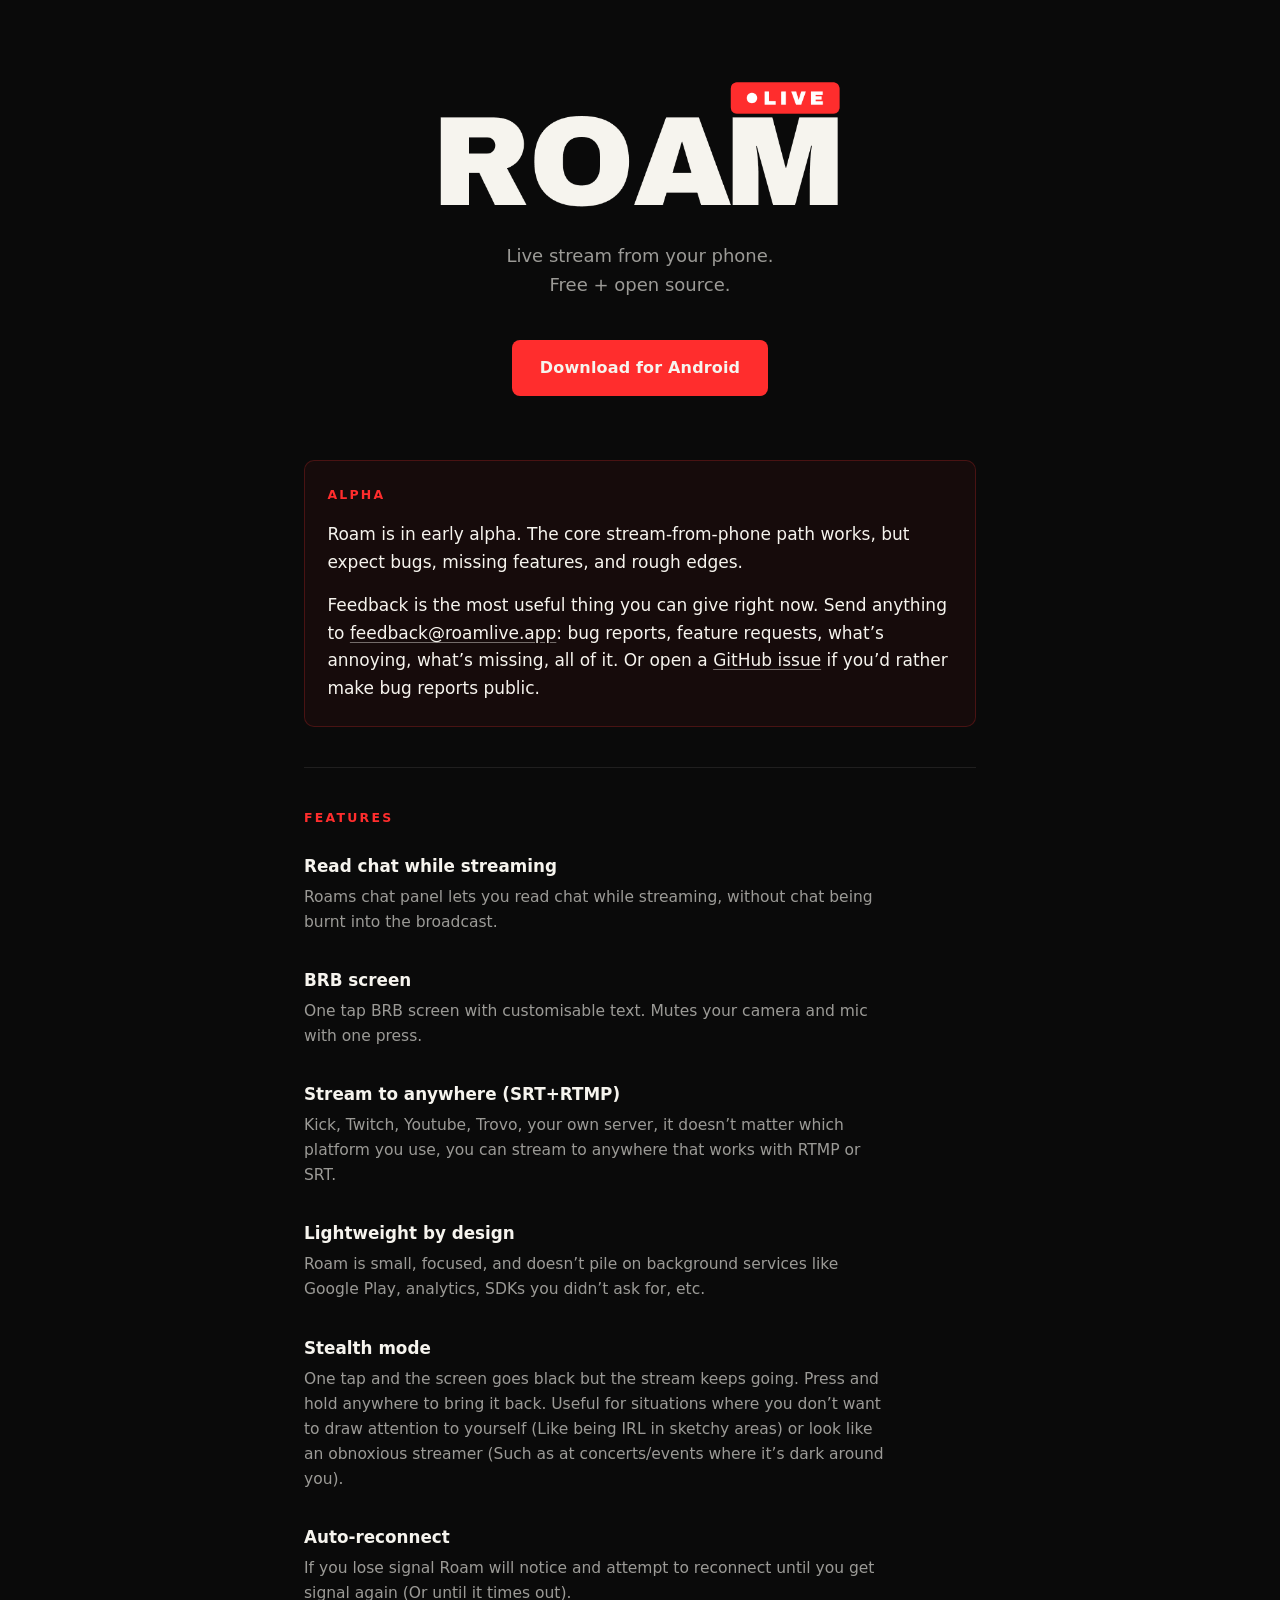
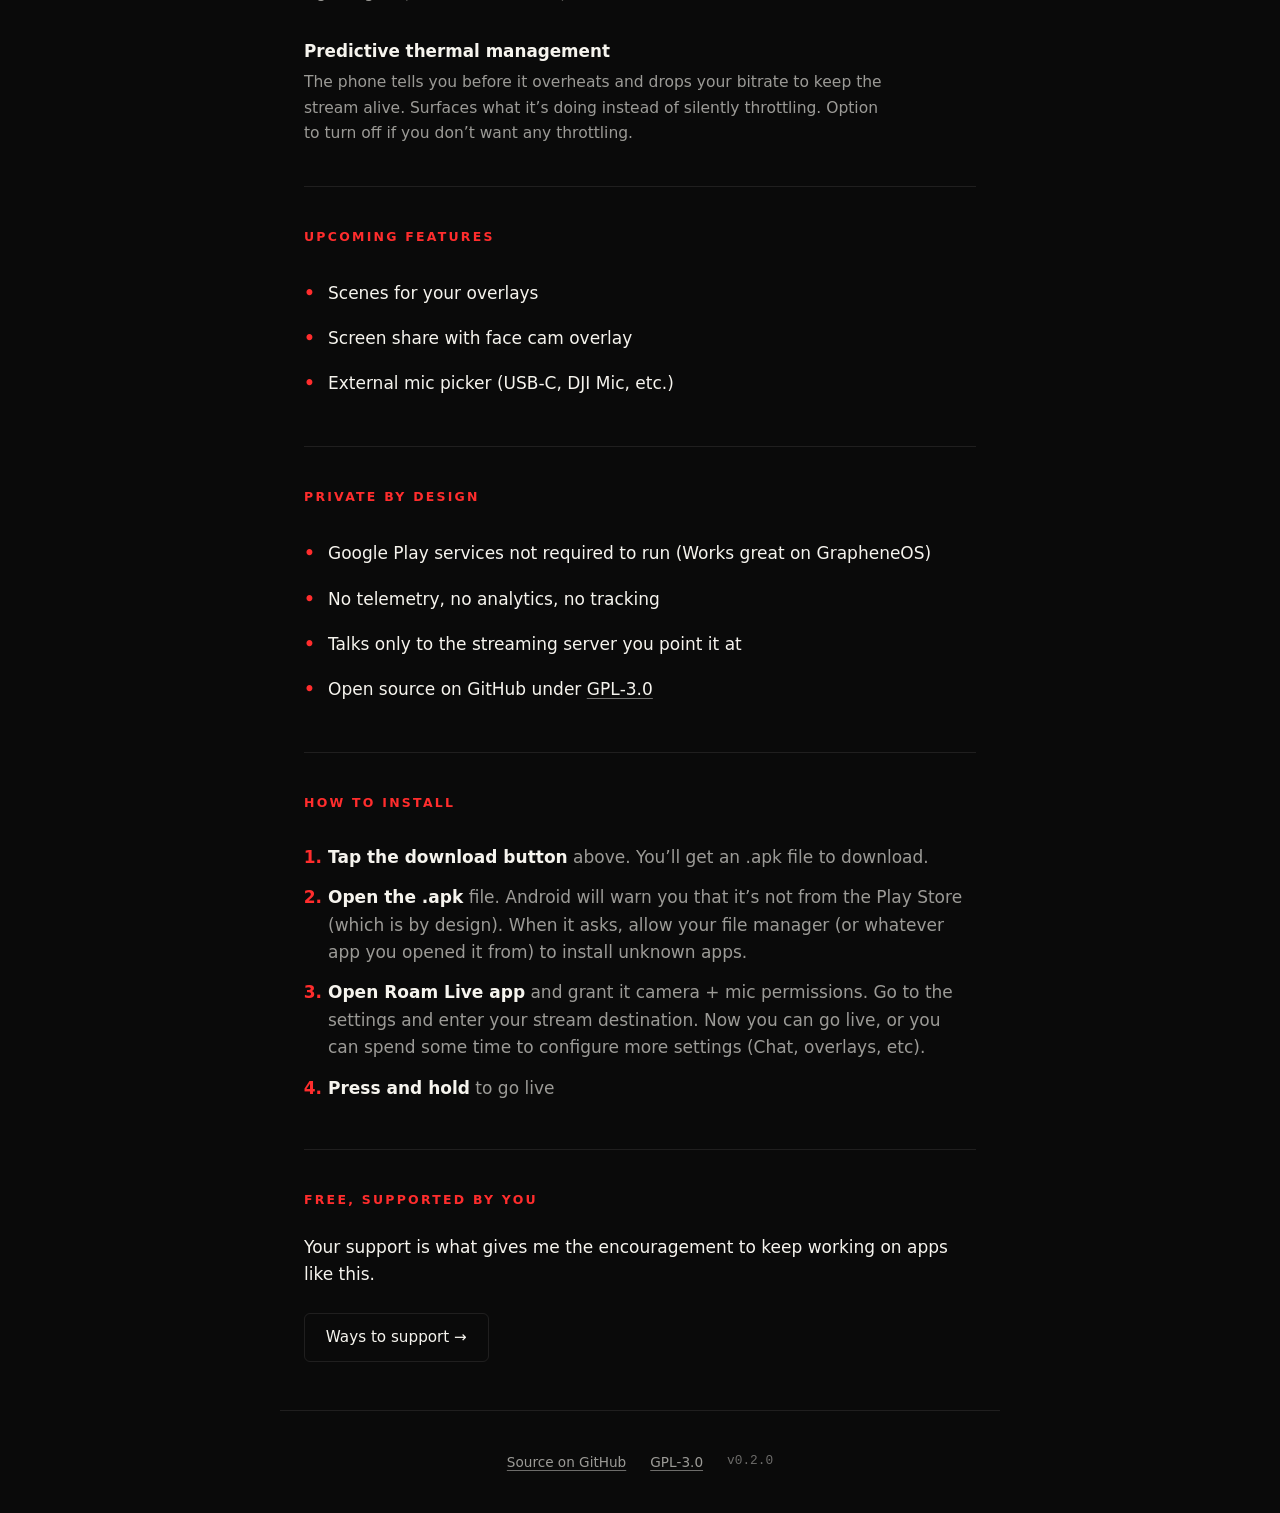
==== index.html @ c8609b31 "Add files via upload" ====
<!doctype html>
<html lang="en">
    <head>
        <meta charset="utf-8" />
        <meta name="viewport" content="width=device-width, initial-scale=1.0" />
        <title>Roam Live | Open-source IRL streaming app for Android</title>
        <meta
            name="description"
            content="Free open-source Android IRL streaming app for Twitch, Kick, and YouTube. Designed to stay cool and not drain your battery. Built for streamers who got tired of bloated apps overheating their phones."
        />
        <meta name="theme-color" content="#0A0A0A" />
        <link rel="canonical" href="https://roamlive.app/" />
        <link rel="icon" type="image/svg+xml" href="/assets/favicon.svg" />

        <meta property="og:title" content="Roam Live" />
        <meta
            property="og:description"
            content="Free open-source Android IRL streaming app for Twitch, Kick, and YouTube. Stays cool, doesn't drain your battery."
        />
        <meta property="og:type" content="website" />
        <meta property="og:url" content="https://roamlive.app/" />
        <meta
            property="og:image"
            content="https://roamlive.app/assets/wordmark.png"
        />

        <meta name="twitter:card" content="summary" />
        <meta name="twitter:title" content="Roam Live" />
        <meta
            name="twitter:description"
            content="Free open-source Android IRL streaming app. Stays cool, doesn't drain your battery."
        />
        <meta
            name="twitter:image"
            content="https://roamlive.app/assets/wordmark.png"
        />

        <script type="application/ld+json">
            {
                "@context": "https://schema.org",
                "@type": "SoftwareApplication",
                "name": "Roam Live",
                "description": "Free open-source Android app for IRL streaming to Twitch, Kick, YouTube, or any RTMP server.",
                "applicationCategory": "MultimediaApplication",
                "operatingSystem": "Android 10+",
                "softwareVersion": "0.1.6",
                "url": "https://roamlive.app/",
                "downloadUrl": "https://github.com/whitspce/roamlive/releases/latest",
                "offers": {
                    "@type": "Offer",
                    "price": "0",
                    "priceCurrency": "USD"
                },
                "license": "https://www.gnu.org/licenses/gpl-3.0.en.html"
            }
        </script>

        <link rel="stylesheet" href="/style.css" />
    </head>
    <body>
        <main>
            <section class="hero">
                <img
                    src="/assets/wordmark.png"
                    alt="Roam Live"
                    class="wordmark"
                />
                <p class="tagline">
                    Live stream from your phone.<br />Free + open source.
                </p>
                <a
                    class="download"
                    href="https://github.com/whitspce/roamlive/releases/download/v0.3.0/roam-v0.3.0.apk"
                >
                    Download for Android
                </a>
            </section>

            <section class="alpha-notice">
                <h2>Alpha</h2>
                <p>
                    Roam is in early alpha. The core stream-from-phone path
                    works, but expect bugs, missing features, and rough edges.
                </p>
                <p>
                    Feedback is the most useful thing you can give right now.
                    Send anything to
                    <a href="mailto:feedback@roamlive.app"
                        >feedback@roamlive.app</a
                    >: bug reports, feature requests, what&rsquo;s annoying,
                    what&rsquo;s missing, all of it. Or open a
                    <a href="https://github.com/whitspce/roamlive/issues"
                        >GitHub issue</a
                    >
                    if you&rsquo;d rather make bug reports public.
                </p>
            </section>

            <section>
                <h2>Features</h2>
                <ul class="features">
                    <li>
                        <h3>Read chat while streaming</h3>
                        <p>
                            Roams chat panel lets you read chat while streaming,
                            without chat being burnt into the broadcast.
                        </p>
                    </li>
                    <li>
                        <h3>BRB screen</h3>
                        <p>
                            One tap BRB screen with customisable text. Mutes
                            your camera and mic with one press.
                        </p>
                    </li>
                    <li>
                        <h3>Stream to anywhere (SRT+RTMP)</h3>
                        <p>
                            Kick, Twitch, Youtube, Trovo, your own server, 
                            it doesn&rsquo;t matter which platform you use, 
                            you can stream to anywhere that works with RTMP or SRT.
                        </p>
                    </li>
                    <li>
                        <h3>Lightweight by design</h3>
                        <p>
                            Roam is small, focused, and doesn&rsquo;t pile on
                            background services like Google Play, analytics,
                            SDKs you didn&rsquo;t ask for, etc.
                        </p>
                    </li>
                    <li>
                        <h3>Stealth mode</h3>
                        <p>
                            One tap and the screen goes black but the stream
                            keeps going. Press and hold anywhere to bring it
                            back. Useful for situations where you don&rsquo;t
                            want to draw attention to yourself (Like being IRL
                            in sketchy areas) or look like an obnoxious streamer
                            (Such as at concerts/events where it&rsquo;s dark
                            around you).
                        </p>
                    </li>
                    <li>
                        <h3>Auto-reconnect</h3>
                        <p>
                            If you lose signal Roam will notice and attempt to
                            reconnect until you get signal again (Or until it
                            times out).
                        </p>
                    </li>
                    <li>
                        <h3>Predictive thermal management</h3>
                        <p>
                            The phone tells you before it overheats and drops
                            your bitrate to keep the stream alive. Surfaces what
                            it&rsquo;s doing instead of silently throttling.
                            Option to turn off if you don&rsquo;t want any
                            throttling.
                        </p>
                    </li>
                </ul>
            </section>

            <section>
                <h2>Upcoming features</h2>
                <ul class="privacy">
                    <li>Scenes for your overlays</li>
                    <li>Screen share with face cam overlay</li>
                    <li>External mic picker (USB-C, DJI Mic, etc.)</li>
                </ul>
            </section>

            <section>
                <h2>Private by design</h2>
                <ul class="privacy">
                    <li>Google Play services not required to run (Works great on GrapheneOS)</li>
                    <li>No telemetry, no analytics, no tracking</li>
                    <li>Talks only to the streaming server you point it at</li>
                    <li>Open source on GitHub under <a href="https://www.gnu.org/licenses/gpl-3.0.en.html">GPL&#8209;3.0</a></li>
                </ul>
            </section>

            <section>
                <h2>How to install</h2>
                <ol class="install">
                    <li>
                        <strong>Tap the download button</strong> above.
                        You&rsquo;ll get an .apk file to download.
                    </li>
                    <li>
                        <strong>Open the .apk</strong> file. Android will warn
                        you that it&rsquo;s not from the Play Store (which is by
                        design). When it asks, allow your file manager (or
                        whatever app you opened it from) to install unknown
                        apps.
                    </li>
                    <li>
                        <strong>Open Roam Live app</strong> and grant it camera
                        + mic permissions. Go to the settings and enter your stream 
                        destination. Now you can go live, or you can spend some time
                        to configure more settings (Chat, overlays, etc).
                    </li>
                    <li><strong>Press and hold</strong> to go live</li>
                </ol>
            </section>

            <section class="support-cta">
                <h2>Free, supported by you</h2>
                <p>
                    Your support is what gives me the encouragement to keep
                    working on apps like this.
                </p>
                <a class="button" href="/support/">Ways to support &rarr;</a>
            </section>
        </main>

        <footer>
            <div class="footer-row">
                <a href="https://github.com/whitspce/roamlive"
                    >Source on GitHub</a
                >
                <a href="https://www.gnu.org/licenses/gpl-3.0.en.html"
                    >GPL&#8209;3.0</a
                >
                <span class="version">v0.2.0</span>
            </div>
        </footer>
    </body>
</html>
---- style.css ----
/* Roam Live website
 * Brand tokens (3): Ink #0A0A0A, Paper #F6F4EE, Live #FF2D2D.
 */

:root {
  --ink: #0A0A0A;
  --paper: #F6F4EE;
  --live: #FF2D2D;
  --muted: rgba(246, 244, 238, 0.62);
  --dim: rgba(246, 244, 238, 0.42);
  --line: rgba(246, 244, 238, 0.09);
  --surface: rgba(246, 244, 238, 0.04);
}

*, *::before, *::after {
  box-sizing: border-box;
  margin: 0;
  padding: 0;
}

html {
  -webkit-text-size-adjust: 100%;
  color-scheme: dark;
}

body {
  background: var(--ink);
  color: var(--paper);
  font-family: -apple-system, BlinkMacSystemFont, 'Inter', 'Segoe UI', Roboto, system-ui, sans-serif;
  font-size: 17px;
  line-height: 1.62;
  -webkit-font-smoothing: antialiased;
  -moz-osx-font-smoothing: grayscale;
  min-height: 100vh;
  display: flex;
  flex-direction: column;
}

main {
  width: 100%;
  max-width: 720px;
  margin: 0 auto;
  padding: 4.5rem 1.5rem 3rem;
  flex: 1;
}

a {
  color: var(--paper);
  text-decoration: underline;
  text-decoration-color: var(--dim);
  text-underline-offset: 3px;
  transition: text-decoration-color 0.15s, color 0.15s;
}

a:hover {
  text-decoration-color: var(--live);
  color: var(--paper);
}

::selection {
  background: var(--live);
  color: var(--paper);
}

/* ---- Hero ---- */

.hero {
  text-align: center;
  margin-bottom: 4rem;
}

.hero .wordmark {
  display: block;
  margin: 0 auto 1.5rem;
  max-width: 420px;
  width: 80%;
  height: auto;
}

.hero .tagline {
  font-size: 1.125rem;
  color: var(--muted);
  margin-bottom: 2.5rem;
  max-width: 32ch;
  margin-left: auto;
  margin-right: auto;
}

.download {
  display: inline-block;
  background: var(--live);
  color: var(--paper);
  font-weight: 600;
  font-size: 1rem;
  letter-spacing: 0.01em;
  padding: 0.95rem 1.75rem;
  border-radius: 8px;
  text-decoration: none;
  transition: filter 0.15s, transform 0.05s;
}

.download:hover {
  filter: brightness(1.08);
  text-decoration: none;
}

.download:active {
  transform: translateY(1px);
}

.android-only {
  font-size: 0.875rem;
  color: var(--dim);
  margin-top: 0.85rem;
  font-style: italic;
}

/* ---- Sections ---- */

section + section {
  margin-top: 2.5rem;
  padding-top: 2.5rem;
  border-top: 1px solid var(--line);
}

/* ---- Alpha notice ---- */

section.alpha-notice {
  margin-top: 2rem;
  padding: 1.5rem 1.4rem;
  background: rgba(255, 45, 45, 0.05);
  border: 1px solid rgba(255, 45, 45, 0.22);
  border-radius: 10px;
}

.alpha-notice h2 {
  margin-bottom: 1rem;
}

.alpha-notice p {
  max-width: none;
}

section h2 {
  font-size: 0.78rem;
  font-weight: 700;
  text-transform: uppercase;
  letter-spacing: 0.18em;
  color: var(--live);
  margin-bottom: 1.5rem;
}

section p {
  margin-bottom: 1rem;
  max-width: 60ch;
}

section p:last-child {
  margin-bottom: 0;
}

/* ---- Feature list ---- */

ul.features {
  list-style: none;
  margin-top: 1.25rem;
}

ul.features li {
  padding: 0.6rem 0 1.4rem;
}

ul.features li:first-child {
  padding-top: 0;
}

ul.features li:last-child {
  padding-bottom: 0;
}

ul.features h3 {
  font-size: 1.05rem;
  font-weight: 600;
  margin-bottom: 0.3rem;
}

ul.features p {
  color: var(--muted);
  font-size: 0.97rem;
  margin: 0;
  max-width: 60ch;
}

/* ---- Privacy ---- */

ul.privacy {
  list-style: none;
  margin-top: 0.5rem;
}

ul.privacy li {
  padding: 0.55rem 0;
  color: var(--paper);
}

ul.privacy li::before {
  content: "•";
  color: var(--live);
  display: inline-block;
  width: 1.5rem;
  font-weight: 600;
}

/* ---- Install ---- */

ol.install {
  margin-top: 0.5rem;
  margin-left: 1.5rem;
  color: var(--muted);
}

ol.install li {
  padding: 0.4rem 0;
}

ol.install li::marker {
  color: var(--live);
  font-weight: 700;
}

ol.install li strong {
  color: var(--paper);
  font-weight: 600;
}

/* ---- Support CTA on home ---- */

.support-cta a.button {
  display: inline-block;
  margin-top: 0.5rem;
  padding: 0.7rem 1.3rem;
  border: 1px solid var(--line);
  border-radius: 6px;
  text-decoration: none;
  color: var(--paper);
  font-size: 0.95rem;
  transition: border-color 0.15s, background 0.15s;
}

.support-cta a.button:hover {
  border-color: var(--live);
  background: rgba(255, 45, 45, 0.06);
}

/* ---- Footer ---- */

footer {
  max-width: 720px;
  width: 100%;
  margin: 0 auto;
  padding: 2.5rem 1.5rem;
  border-top: 1px solid var(--line);
  color: var(--dim);
  font-size: 0.85rem;
  text-align: center;
}

footer a {
  color: var(--muted);
}

footer .footer-row {
  display: flex;
  justify-content: center;
  gap: 1.5rem;
  flex-wrap: wrap;
}

footer .version {
  font-family: ui-monospace, 'JetBrains Mono', 'SF Mono', Menlo, monospace;
  font-size: 0.8rem;
}

/* ---- Support page ---- */

.support-page main {
  max-width: 580px;
}

.support-page h1 {
  font-size: 2rem;
  font-weight: 700;
  margin-bottom: 0.5rem;
  text-align: center;
}

.support-page .lede {
  text-align: center;
  color: var(--muted);
  margin-bottom: 3rem;
}

.method {
  background: var(--surface);
  border: 1px solid var(--line);
  border-radius: 12px;
  padding: 1.5rem;
  margin-bottom: 1rem;
}

.method h3 {
  font-size: 1.05rem;
  font-weight: 600;
  margin-bottom: 0.85rem;
}

.method .stripe-embed {
  display: flex;
  justify-content: center;
  margin-top: 0.5rem;
}

.method .qr-code {
  display: block;
  width: 144px;
  height: 144px;
  margin: 0.75rem auto;
  padding: 8px;
  background: var(--paper);
  border-radius: 6px;
}

.wallet-row {
  display: flex;
  gap: 0.5rem;
  margin-top: 0.5rem;
}

.wallet {
  font-family: ui-monospace, 'JetBrains Mono', 'SF Mono', Menlo, monospace;
  font-size: 0.82rem;
  background: var(--ink);
  padding: 0.7rem 0.85rem;
  border-radius: 6px;
  word-break: break-all;
  color: var(--paper);
  border: 1px solid var(--line);
  flex: 1;
  min-width: 0;
  text-decoration: none;
  display: flex;
  align-items: center;
}

.wallet:hover {
  border-color: var(--live);
}

.copy-btn {
  border: 1px solid var(--line);
  background: var(--ink);
  color: var(--paper);
  font-family: inherit;
  font-size: 0.85rem;
  font-weight: 500;
  padding: 0 1rem;
  border-radius: 6px;
  cursor: pointer;
  transition: background 0.15s, color 0.15s, border-color 0.15s;
  white-space: nowrap;
}

.copy-btn:hover {
  background: var(--live);
  border-color: var(--live);
}

.copy-btn.copied {
  background: var(--paper);
  color: var(--ink);
  border-color: var(--paper);
}

.back-link {
  display: inline-block;
  margin-bottom: 2rem;
  color: var(--muted);
  text-decoration: none;
  font-size: 0.9rem;
}

.back-link:hover {
  color: var(--live);
}

/* ---- Mobile ---- */

@media (max-width: 480px) {
  body {
    font-size: 16px;
  }
  main {
    padding: 2.5rem 1.25rem 2rem;
  }
  .hero {
    margin-bottom: 3rem;
  }
  .hero .wordmark {
    width: 90%;
  }
  section + section {
    margin-top: 2.5rem;
    padding-top: 2.5rem;
  }
  .download {
    width: 100%;
  }
}
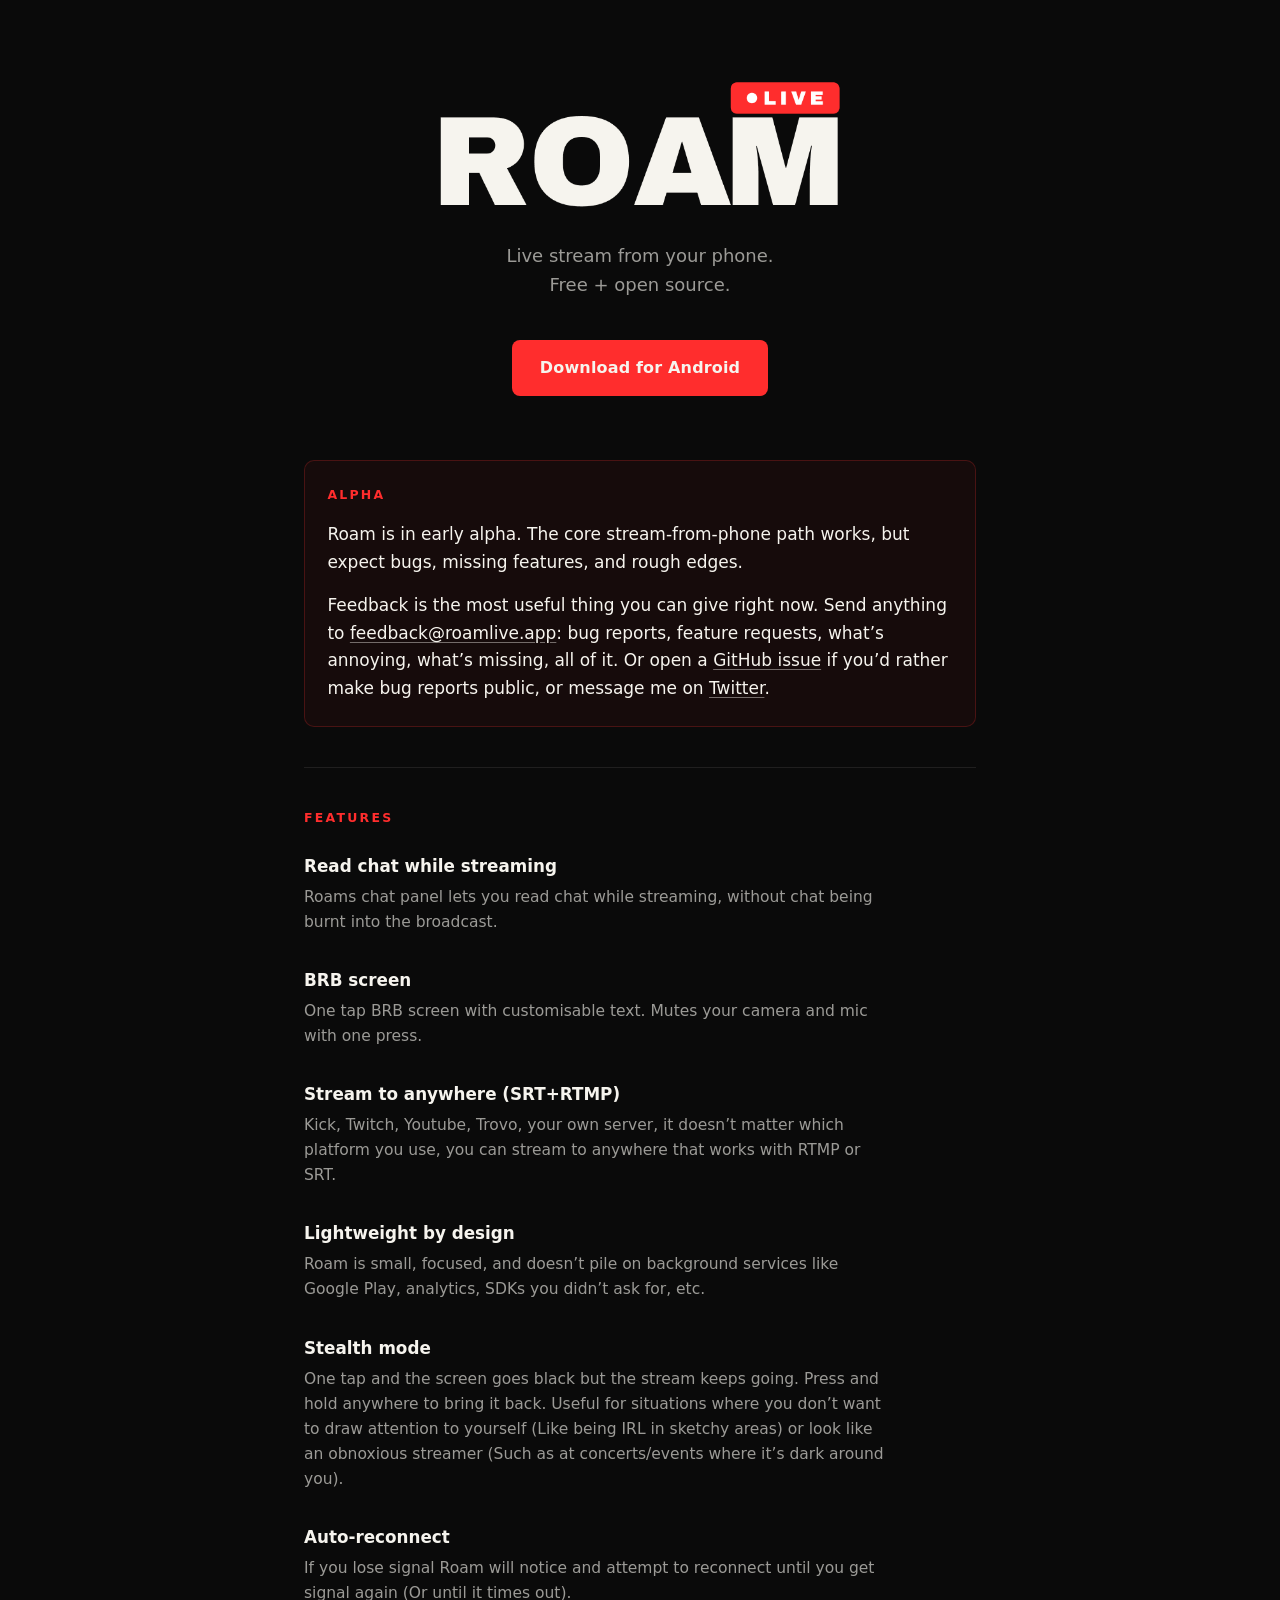
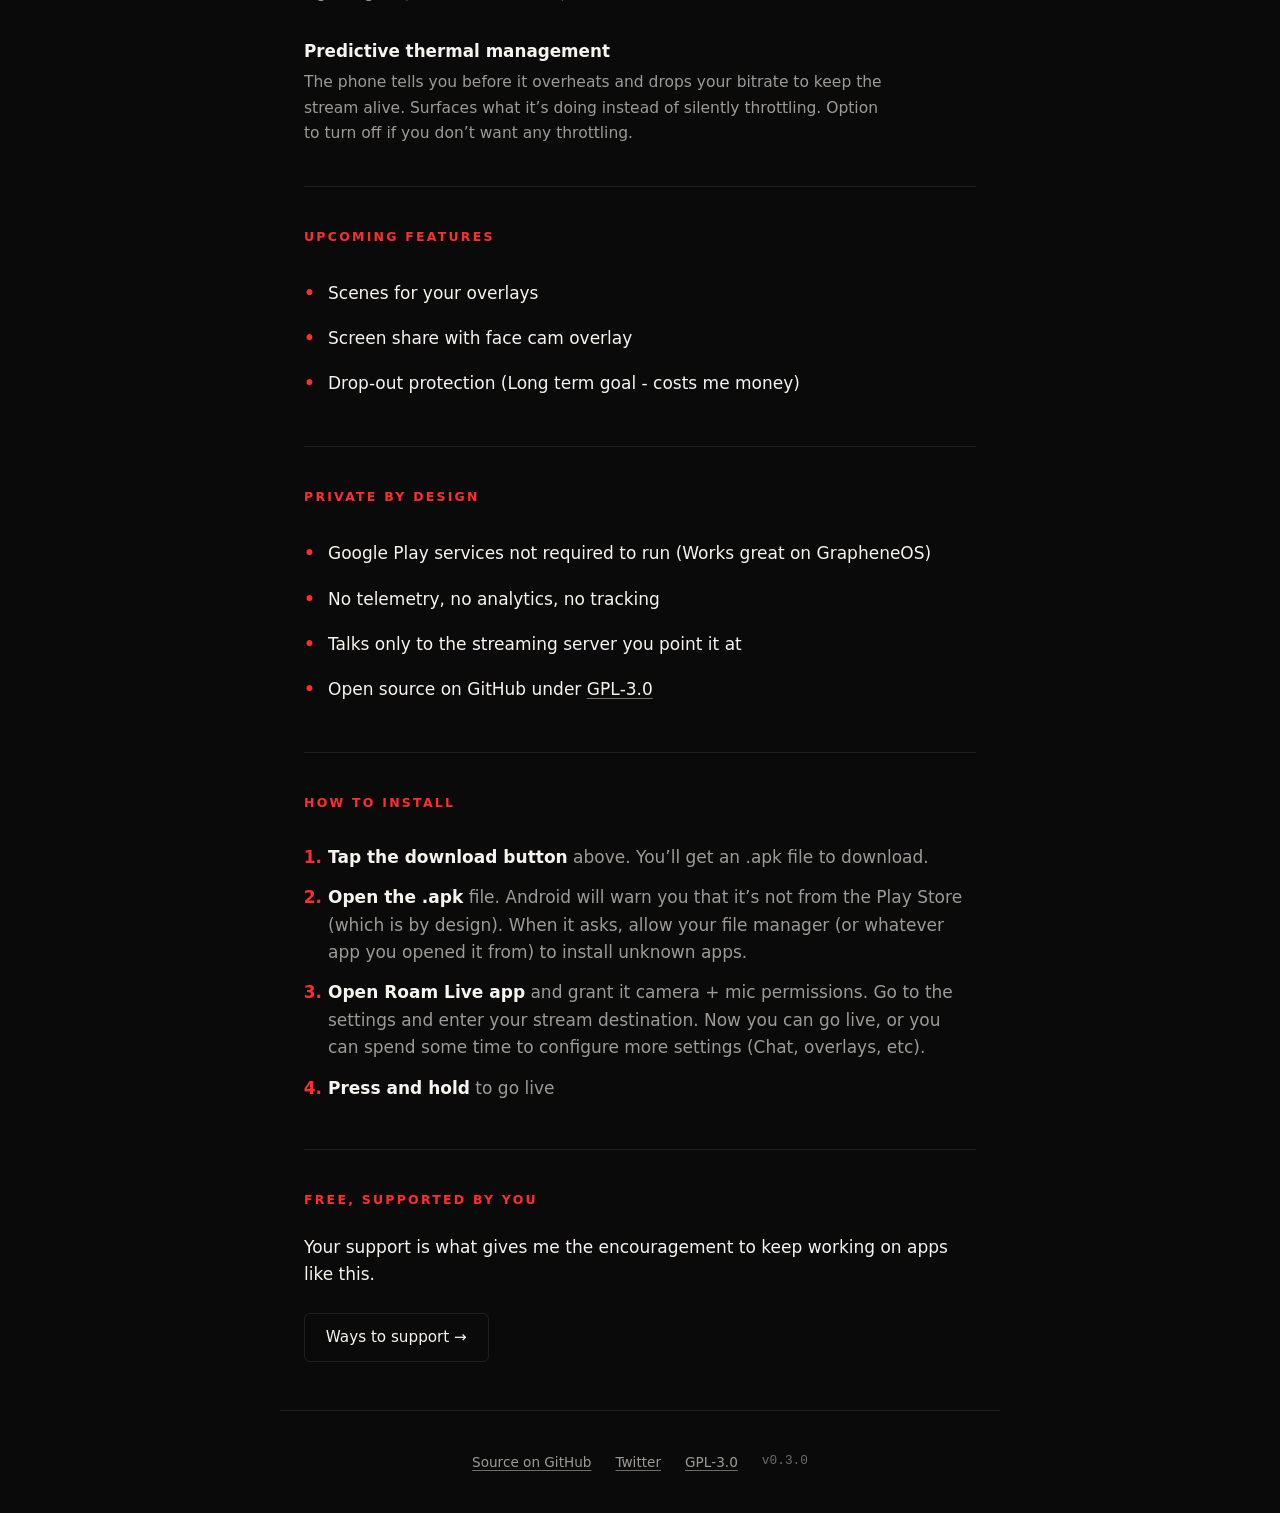
==== commit 09212325: "Add files via upload" ====
--- a/index.html
+++ b/index.html
@@ -43,7 +43,7 @@
                 "description": "Free open-source Android app for IRL streaming to Twitch, Kick, YouTube, or any RTMP server.",
                 "applicationCategory": "MultimediaApplication",
                 "operatingSystem": "Android 10+",
-                "softwareVersion": "0.1.6",
+                "softwareVersion": "0.3.0",
                 "url": "https://roamlive.app/",
                 "downloadUrl": "https://github.com/whitspce/roamlive/releases/latest",
                 "offers": {
@@ -92,7 +92,9 @@
                     <a href="https://github.com/whitspce/roamlive/issues"
                         >GitHub issue</a
                     >
-                    if you&rsquo;d rather make bug reports public.
+                    if you&rsquo;d rather make bug reports public, or
+                    message me on
+                    <a href="https://x.com/roamliveapp">Twitter</a>.
                 </p>
             </section>
 
@@ -167,7 +169,7 @@
                 <ul class="privacy">
                     <li>Scenes for your overlays</li>
                     <li>Screen share with face cam overlay</li>
-                    <li>External mic picker (USB-C, DJI Mic, etc.)</li>
+                    <li>Drop-out protection (Long term goal - costs me money)</li>
                 </ul>
             </section>
 
@@ -220,10 +222,11 @@
                 <a href="https://github.com/whitspce/roamlive"
                     >Source on GitHub</a
                 >
+                <a href="https://x.com/roamliveapp">Twitter</a>
                 <a href="https://www.gnu.org/licenses/gpl-3.0.en.html"
                     >GPL&#8209;3.0</a
                 >
-                <span class="version">v0.2.0</span>
+                <span class="version">v0.3.0</span>
             </div>
         </footer>
     </body>
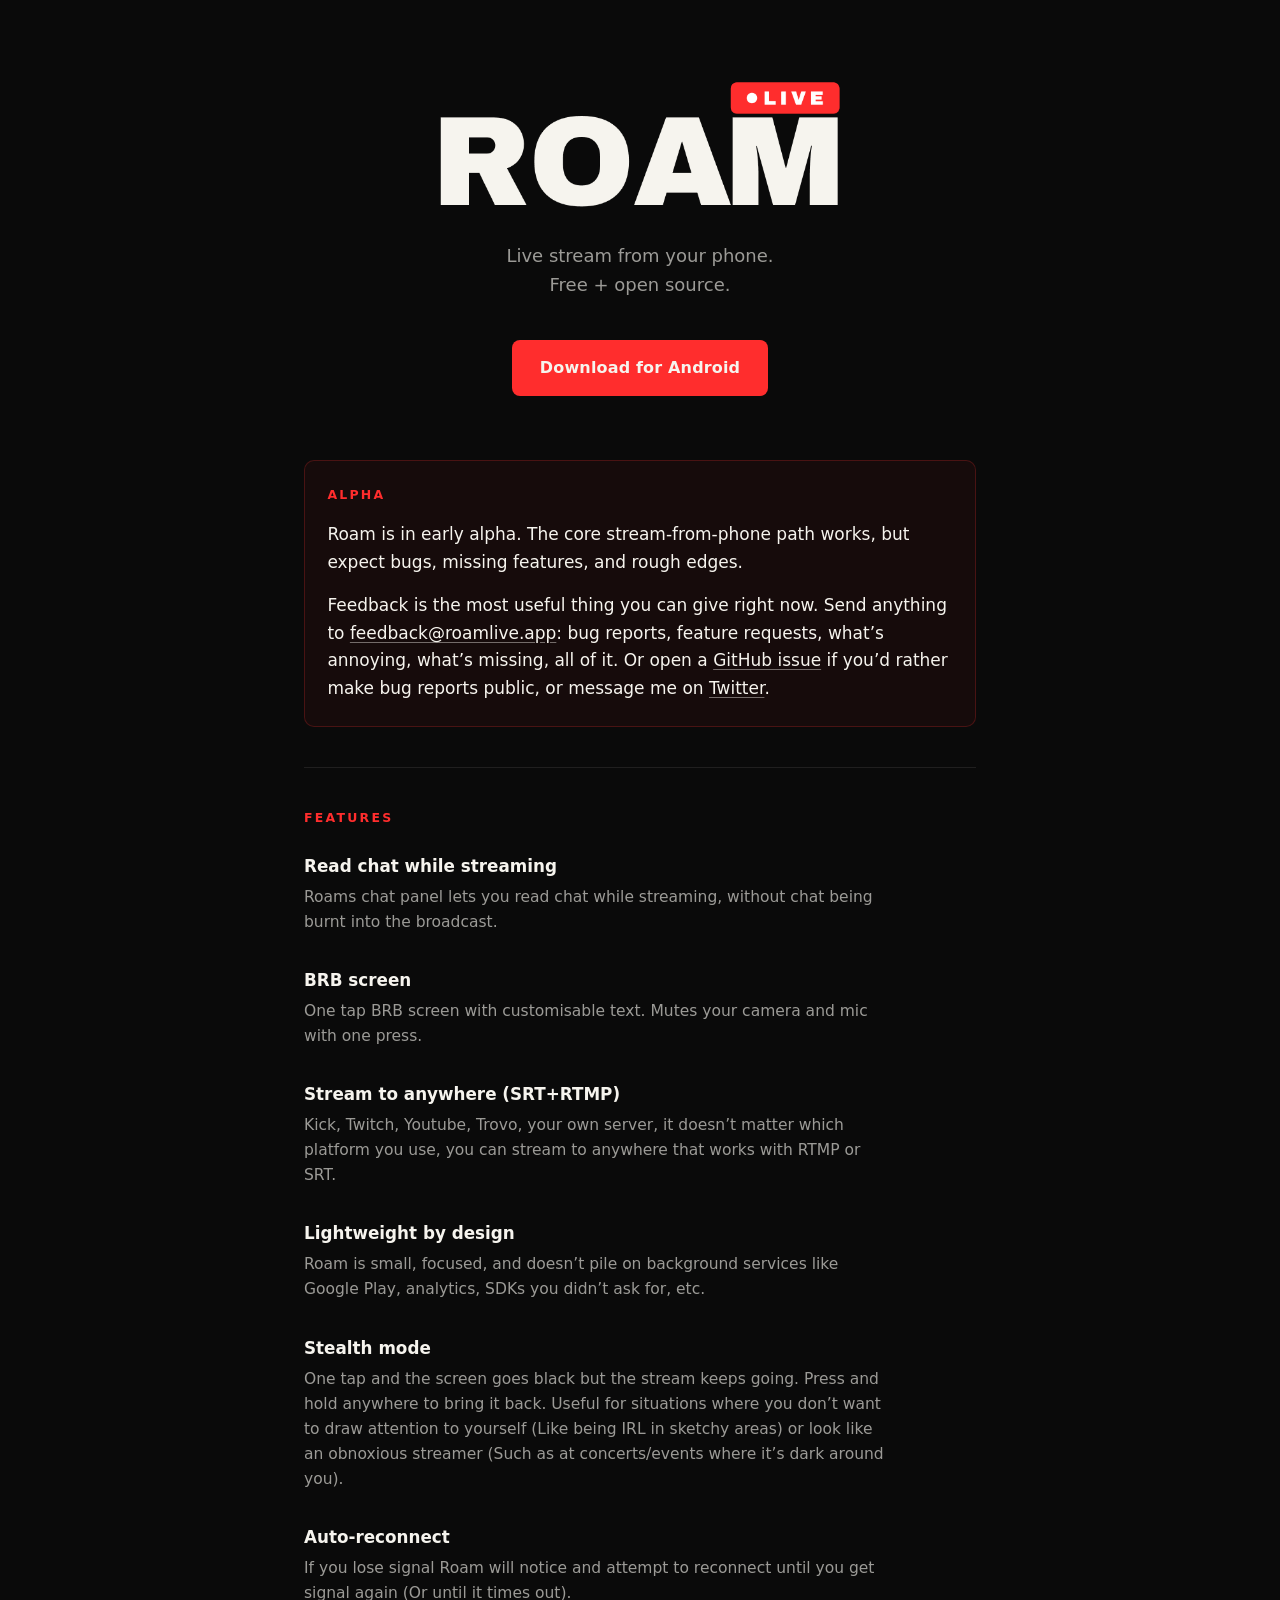
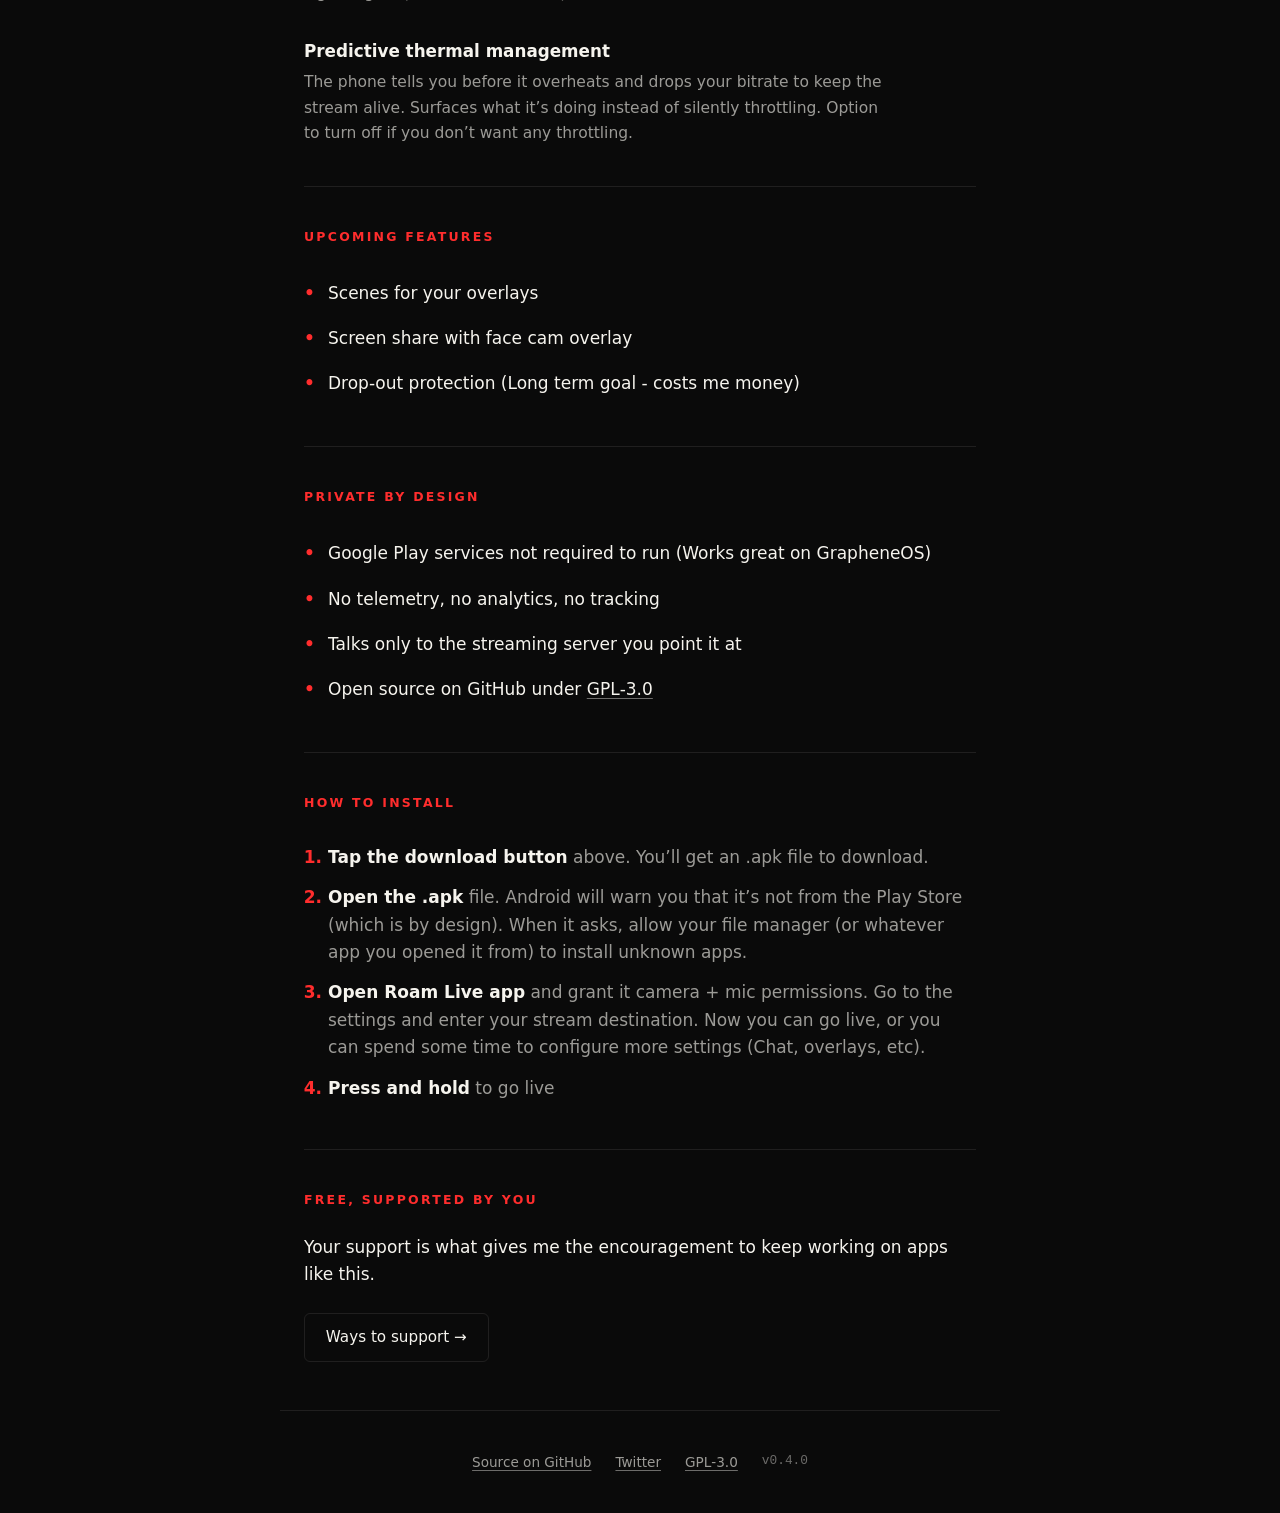
==== commit 90911c97: "Add files via upload" ====
--- a/index.html
+++ b/index.html
@@ -43,7 +43,7 @@
                 "description": "Free open-source Android app for IRL streaming to Twitch, Kick, YouTube, or any RTMP server.",
                 "applicationCategory": "MultimediaApplication",
                 "operatingSystem": "Android 10+",
-                "softwareVersion": "0.3.0",
+                "softwareVersion": "0.4.0",
                 "url": "https://roamlive.app/",
                 "downloadUrl": "https://github.com/whitspce/roamlive/releases/latest",
                 "offers": {
@@ -70,7 +70,7 @@
                 </p>
                 <a
                     class="download"
-                    href="https://github.com/whitspce/roamlive/releases/download/v0.3.0/roam-v0.3.0.apk"
+                    href="https://github.com/whitspce/roamlive/releases/download/v0.4.0/roam-v0.4.0.apk"
                 >
                     Download for Android
                 </a>
@@ -226,7 +226,7 @@
                 <a href="https://www.gnu.org/licenses/gpl-3.0.en.html"
                     >GPL&#8209;3.0</a
                 >
-                <span class="version">v0.3.0</span>
+                <span class="version">v0.4.0</span>
             </div>
         </footer>
     </body>
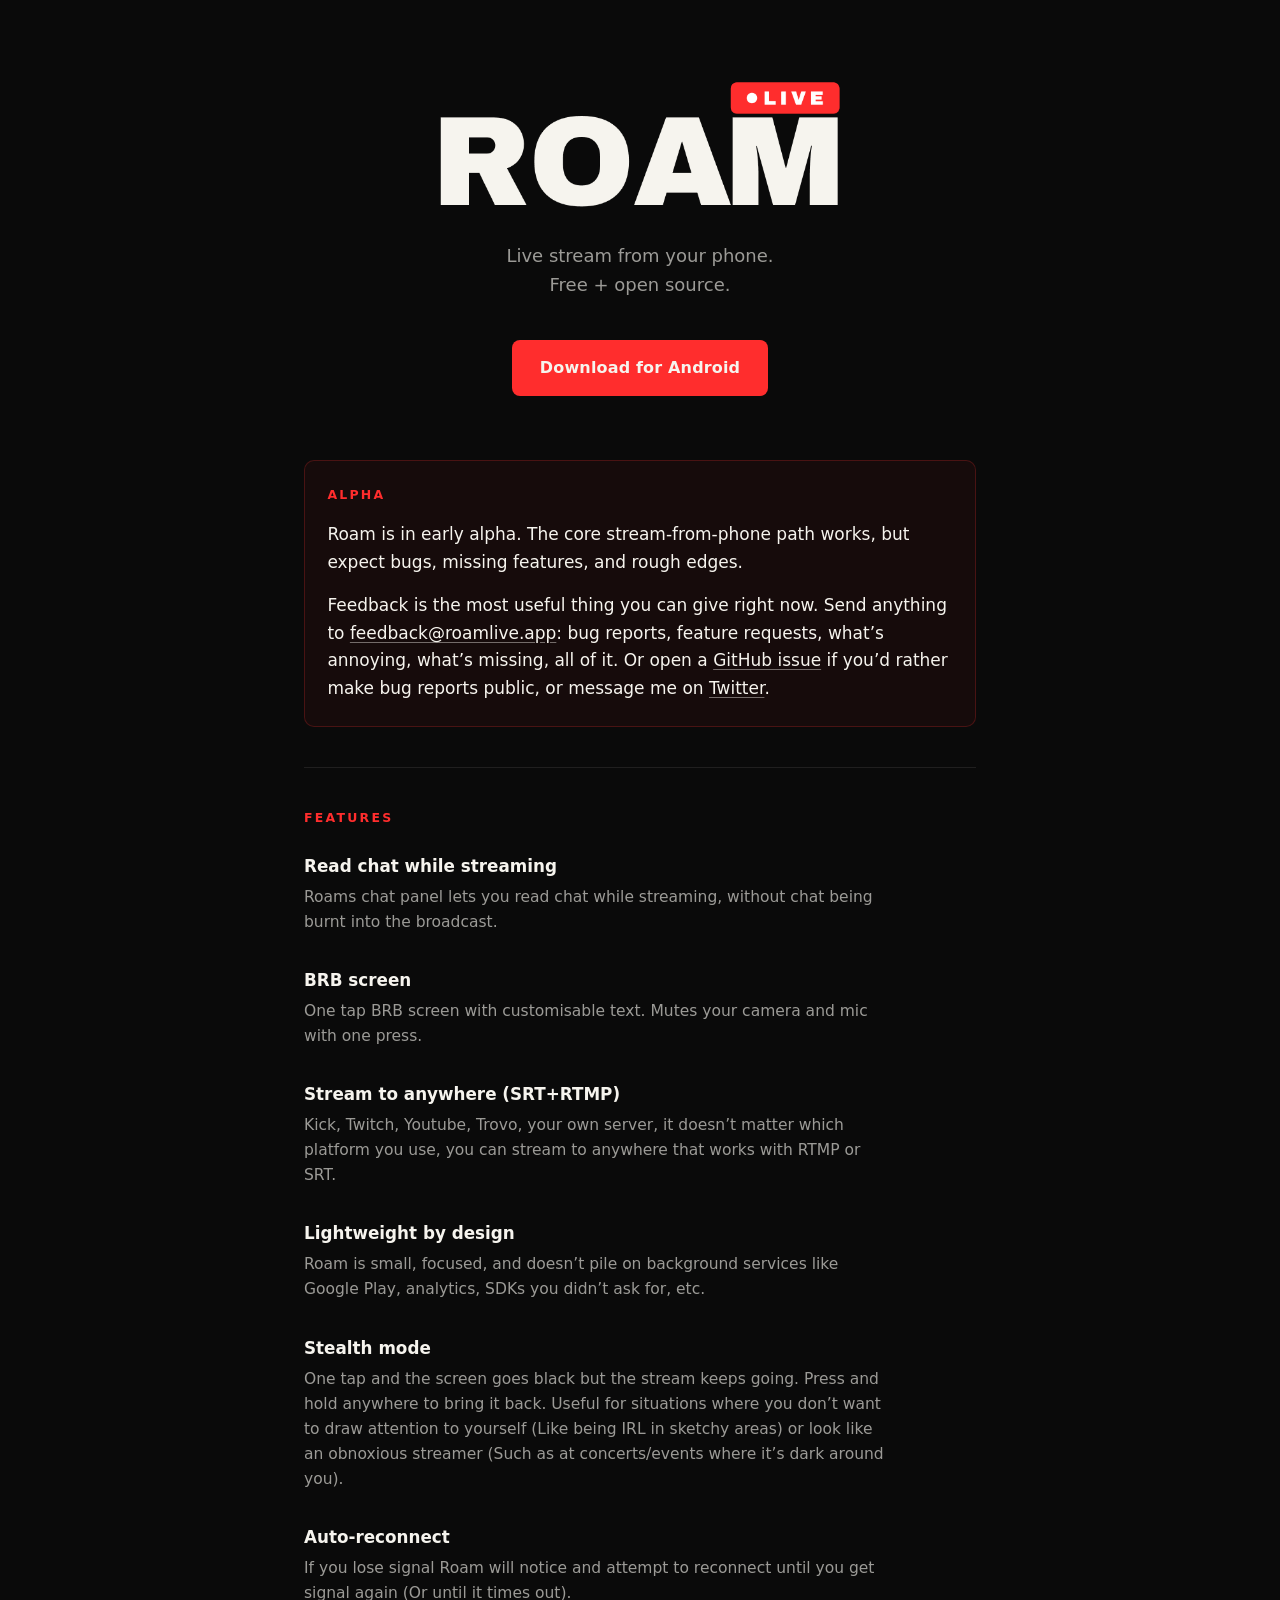
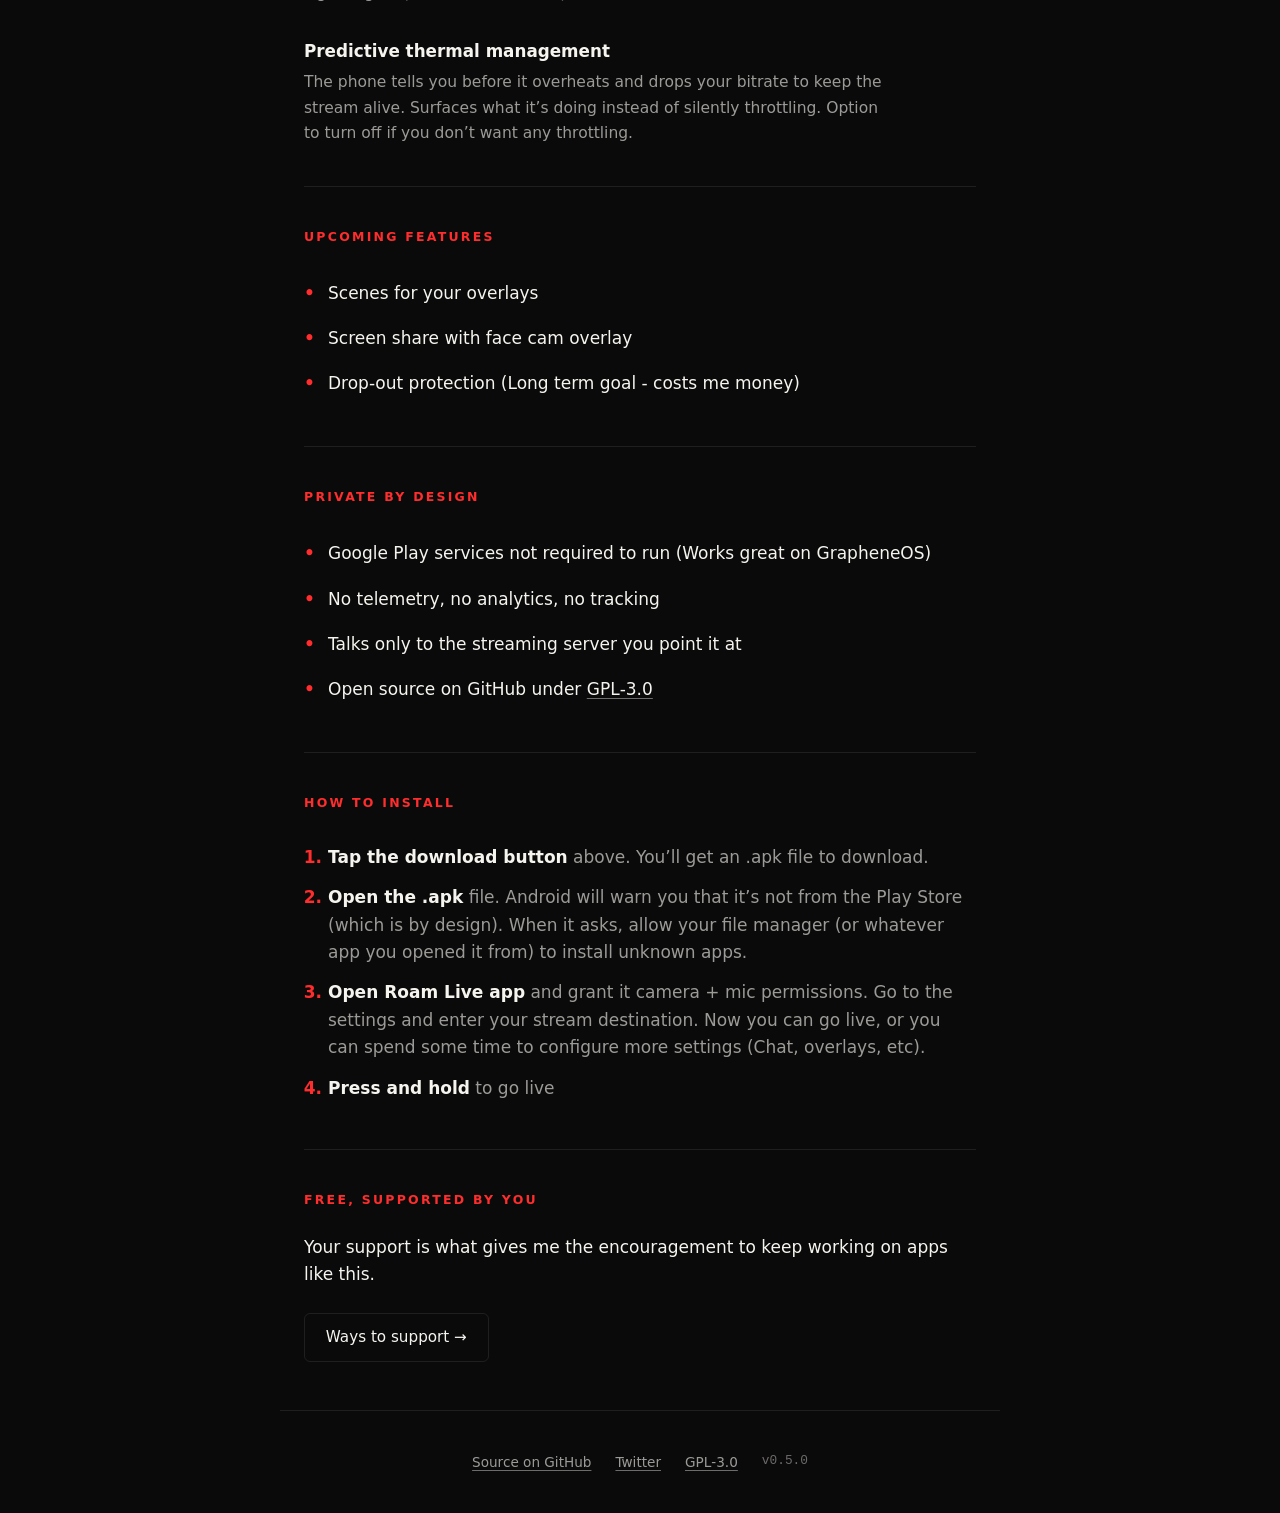
==== commit 0726eca5: "Add files via upload" ====
--- a/index.html
+++ b/index.html
@@ -43,7 +43,7 @@
                 "description": "Free open-source Android app for IRL streaming to Twitch, Kick, YouTube, or any RTMP server.",
                 "applicationCategory": "MultimediaApplication",
                 "operatingSystem": "Android 10+",
-                "softwareVersion": "0.4.0",
+                "softwareVersion": "0.5.0",
                 "url": "https://roamlive.app/",
                 "downloadUrl": "https://github.com/whitspce/roamlive/releases/latest",
                 "offers": {
@@ -70,7 +70,7 @@
                 </p>
                 <a
                     class="download"
-                    href="https://github.com/whitspce/roamlive/releases/download/v0.4.0/roam-v0.4.0.apk"
+                    href="https://github.com/whitspce/roamlive/releases/download/v0.5.0/roam-v0.5.0.apk"
                 >
                     Download for Android
                 </a>
@@ -226,7 +226,7 @@
                 <a href="https://www.gnu.org/licenses/gpl-3.0.en.html"
                     >GPL&#8209;3.0</a
                 >
-                <span class="version">v0.4.0</span>
+                <span class="version">v0.5.0</span>
             </div>
         </footer>
     </body>
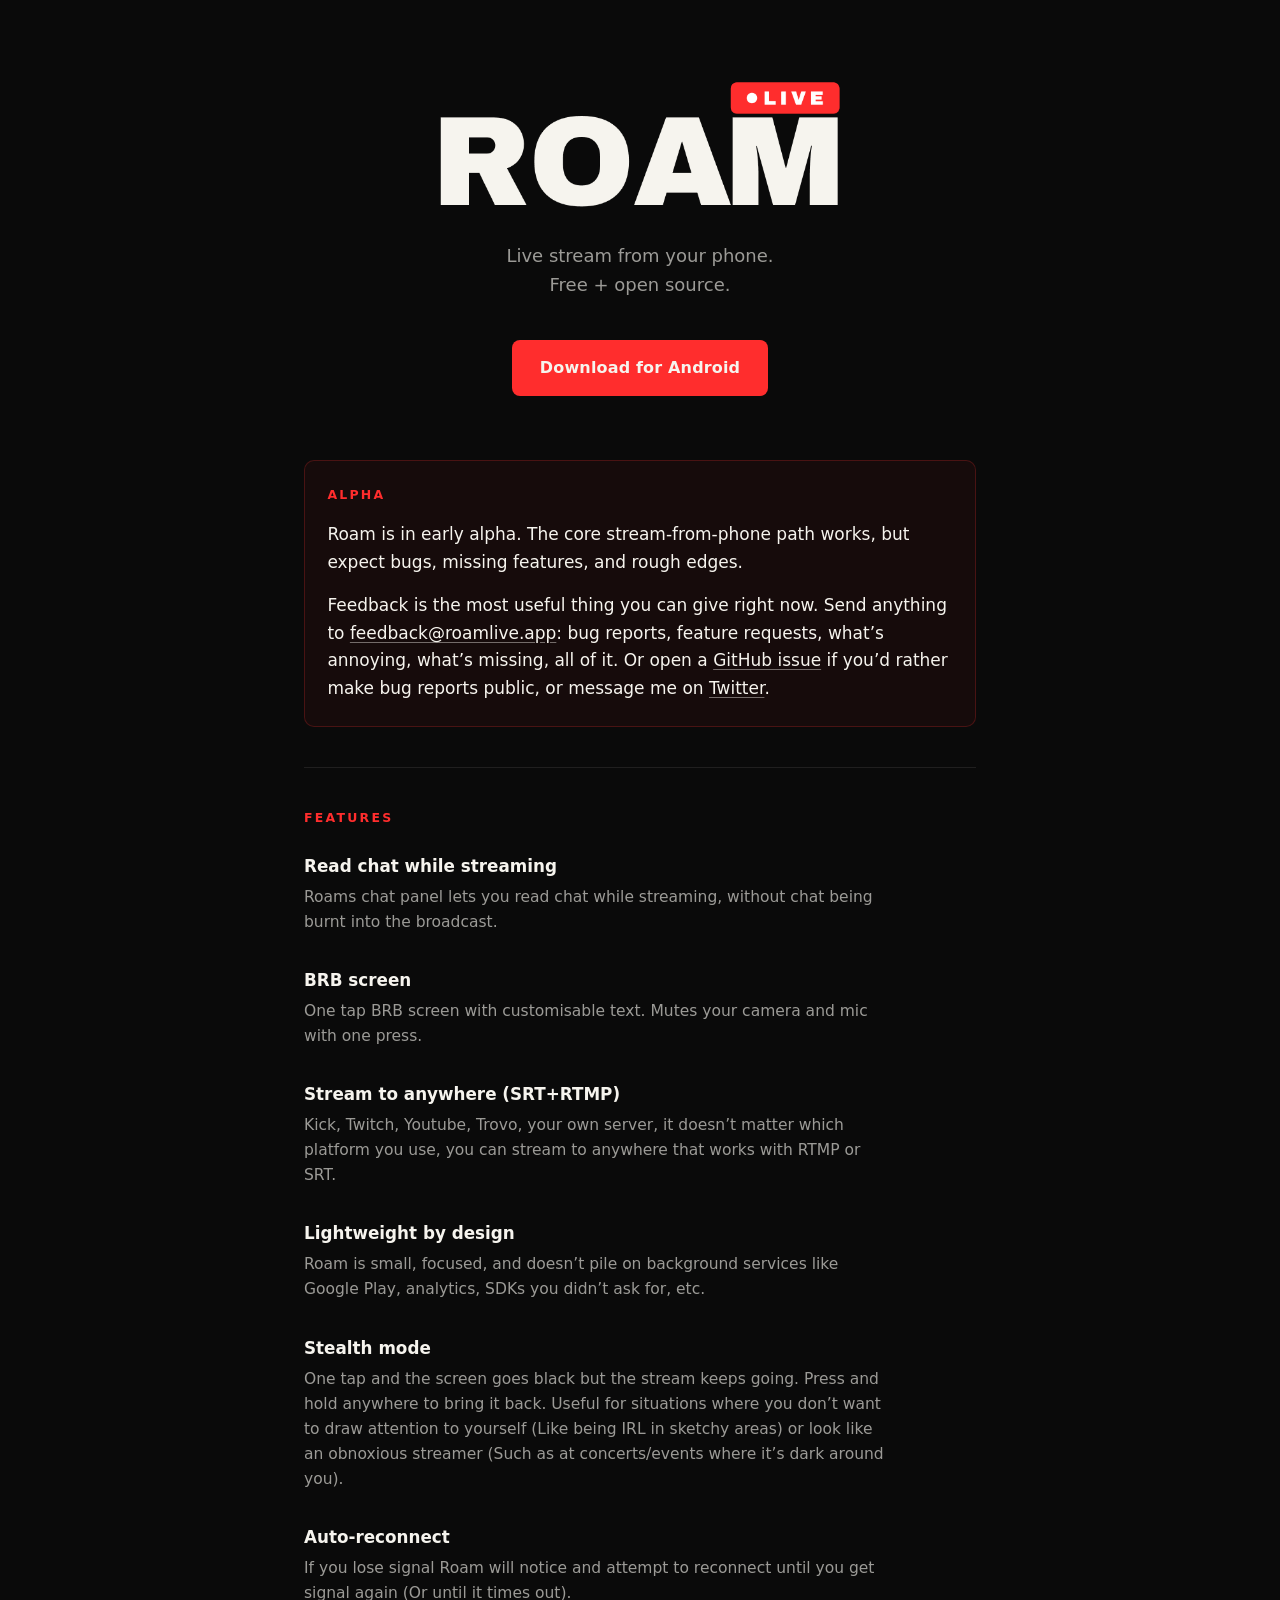
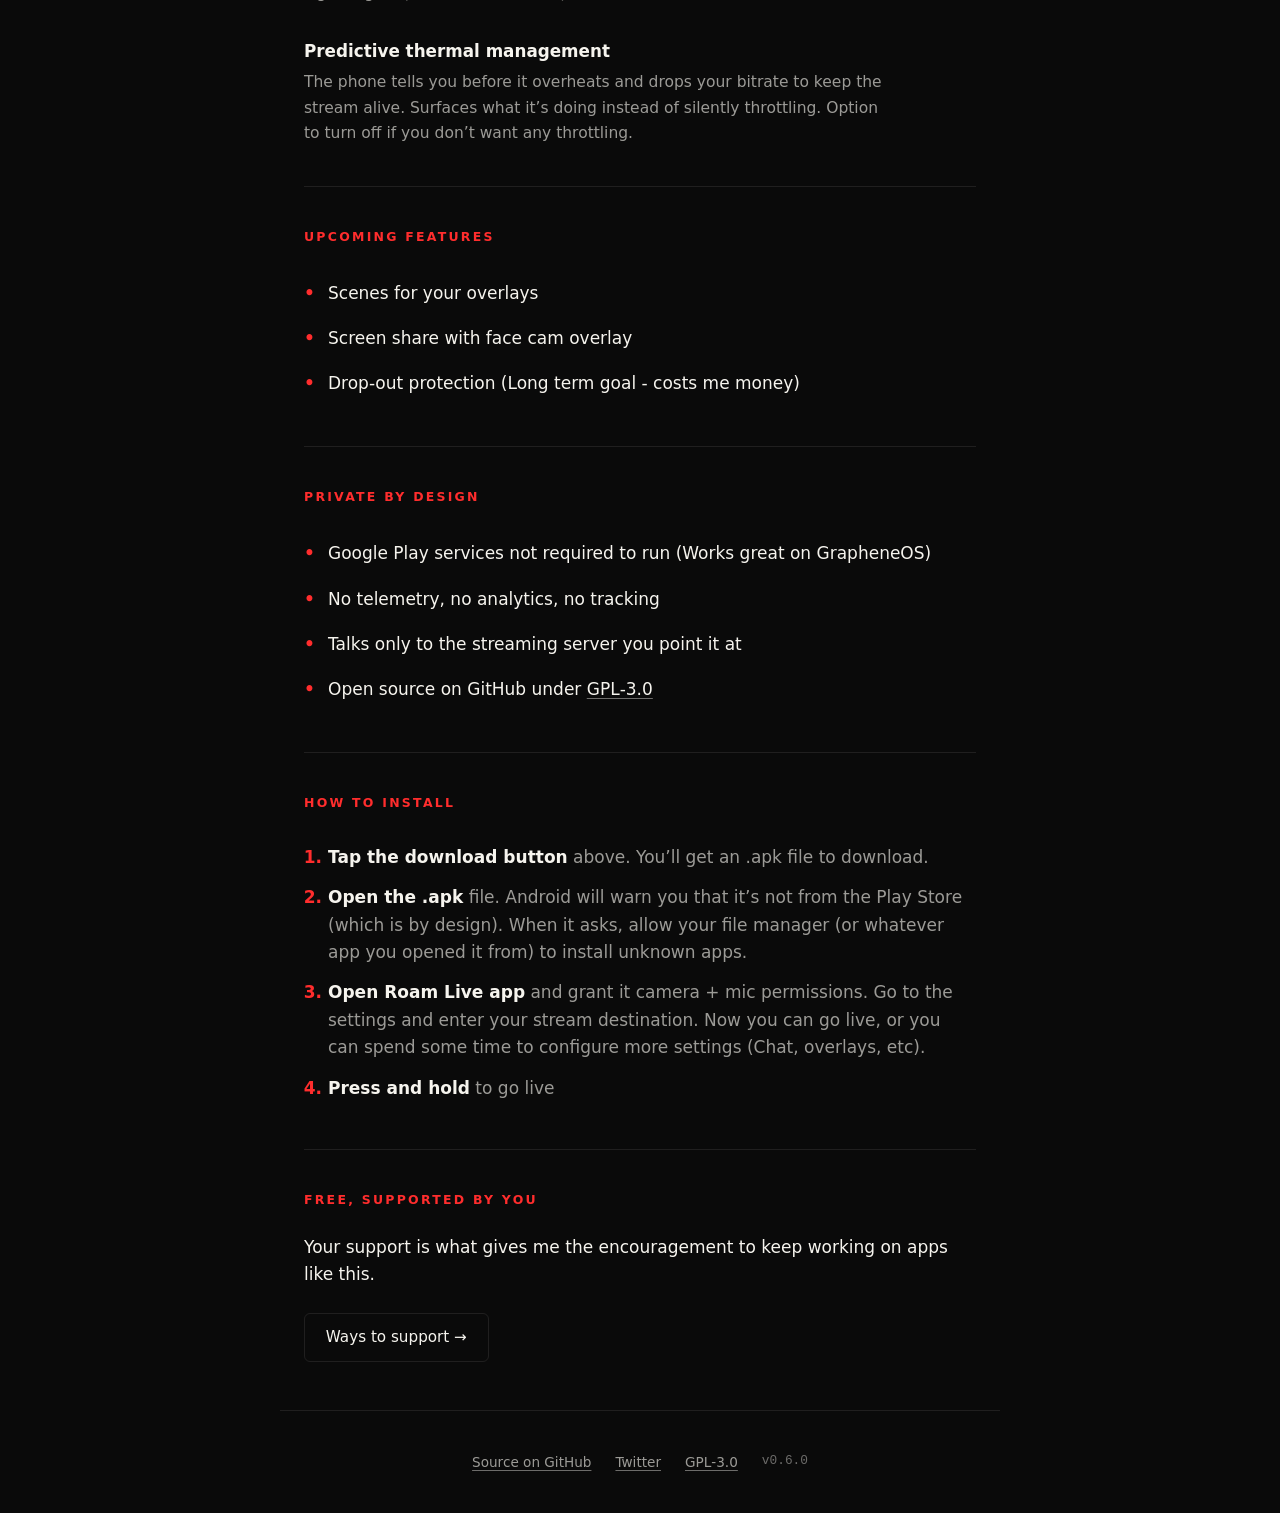
==== commit 9d9500d0: "Bump to v0.6.0" ====
--- a/index.html
+++ b/index.html
@@ -43,7 +43,7 @@
                 "description": "Free open-source Android app for IRL streaming to Twitch, Kick, YouTube, or any RTMP server.",
                 "applicationCategory": "MultimediaApplication",
                 "operatingSystem": "Android 10+",
-                "softwareVersion": "0.5.0",
+                "softwareVersion": "0.6.0",
                 "url": "https://roamlive.app/",
                 "downloadUrl": "https://github.com/whitspce/roamlive/releases/latest",
                 "offers": {
@@ -70,7 +70,7 @@
                 </p>
                 <a
                     class="download"
-                    href="https://github.com/whitspce/roamlive/releases/download/v0.5.0/roam-v0.5.0.apk"
+                    href="https://github.com/whitspce/roamlive/releases/download/v0.6.0/roam-v0.6.0.apk"
                 >
                     Download for Android
                 </a>
@@ -226,7 +226,7 @@
                 <a href="https://www.gnu.org/licenses/gpl-3.0.en.html"
                     >GPL&#8209;3.0</a
                 >
-                <span class="version">v0.5.0</span>
+                <span class="version">v0.6.0</span>
             </div>
         </footer>
     </body>
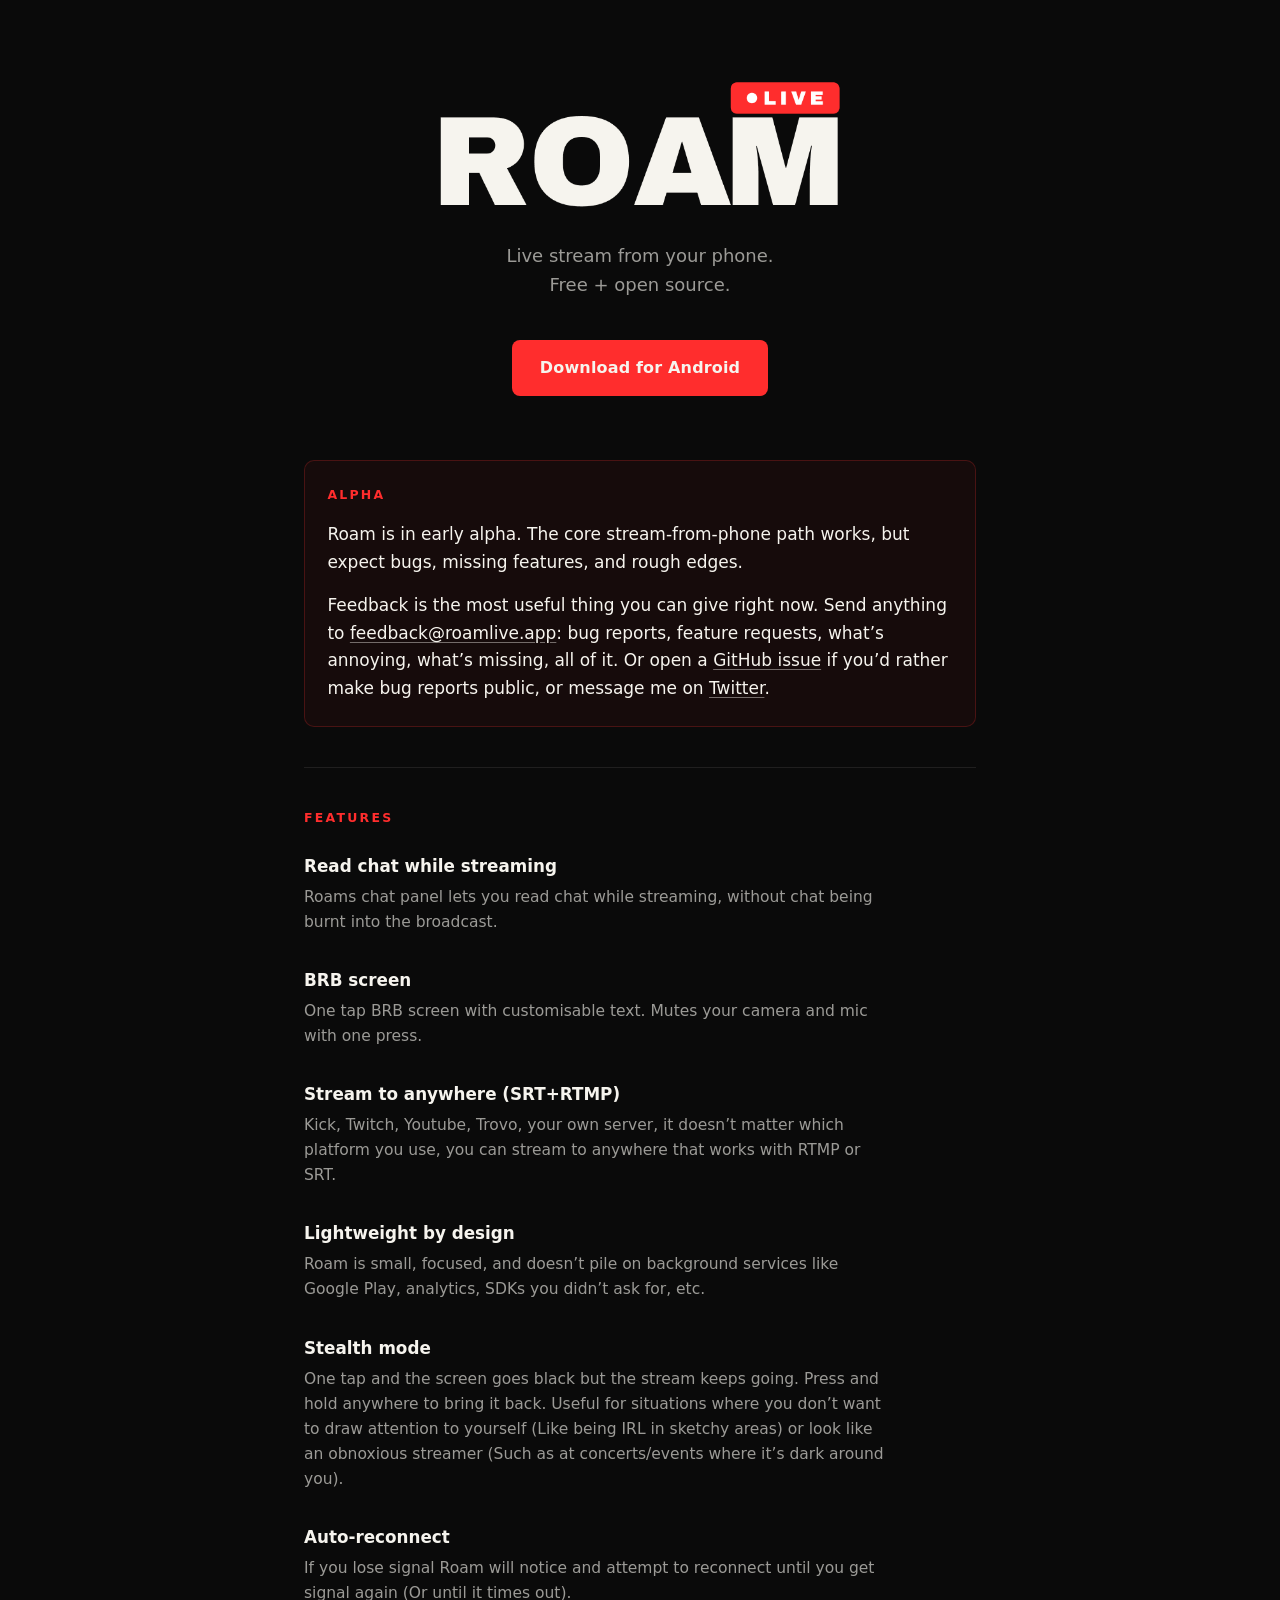
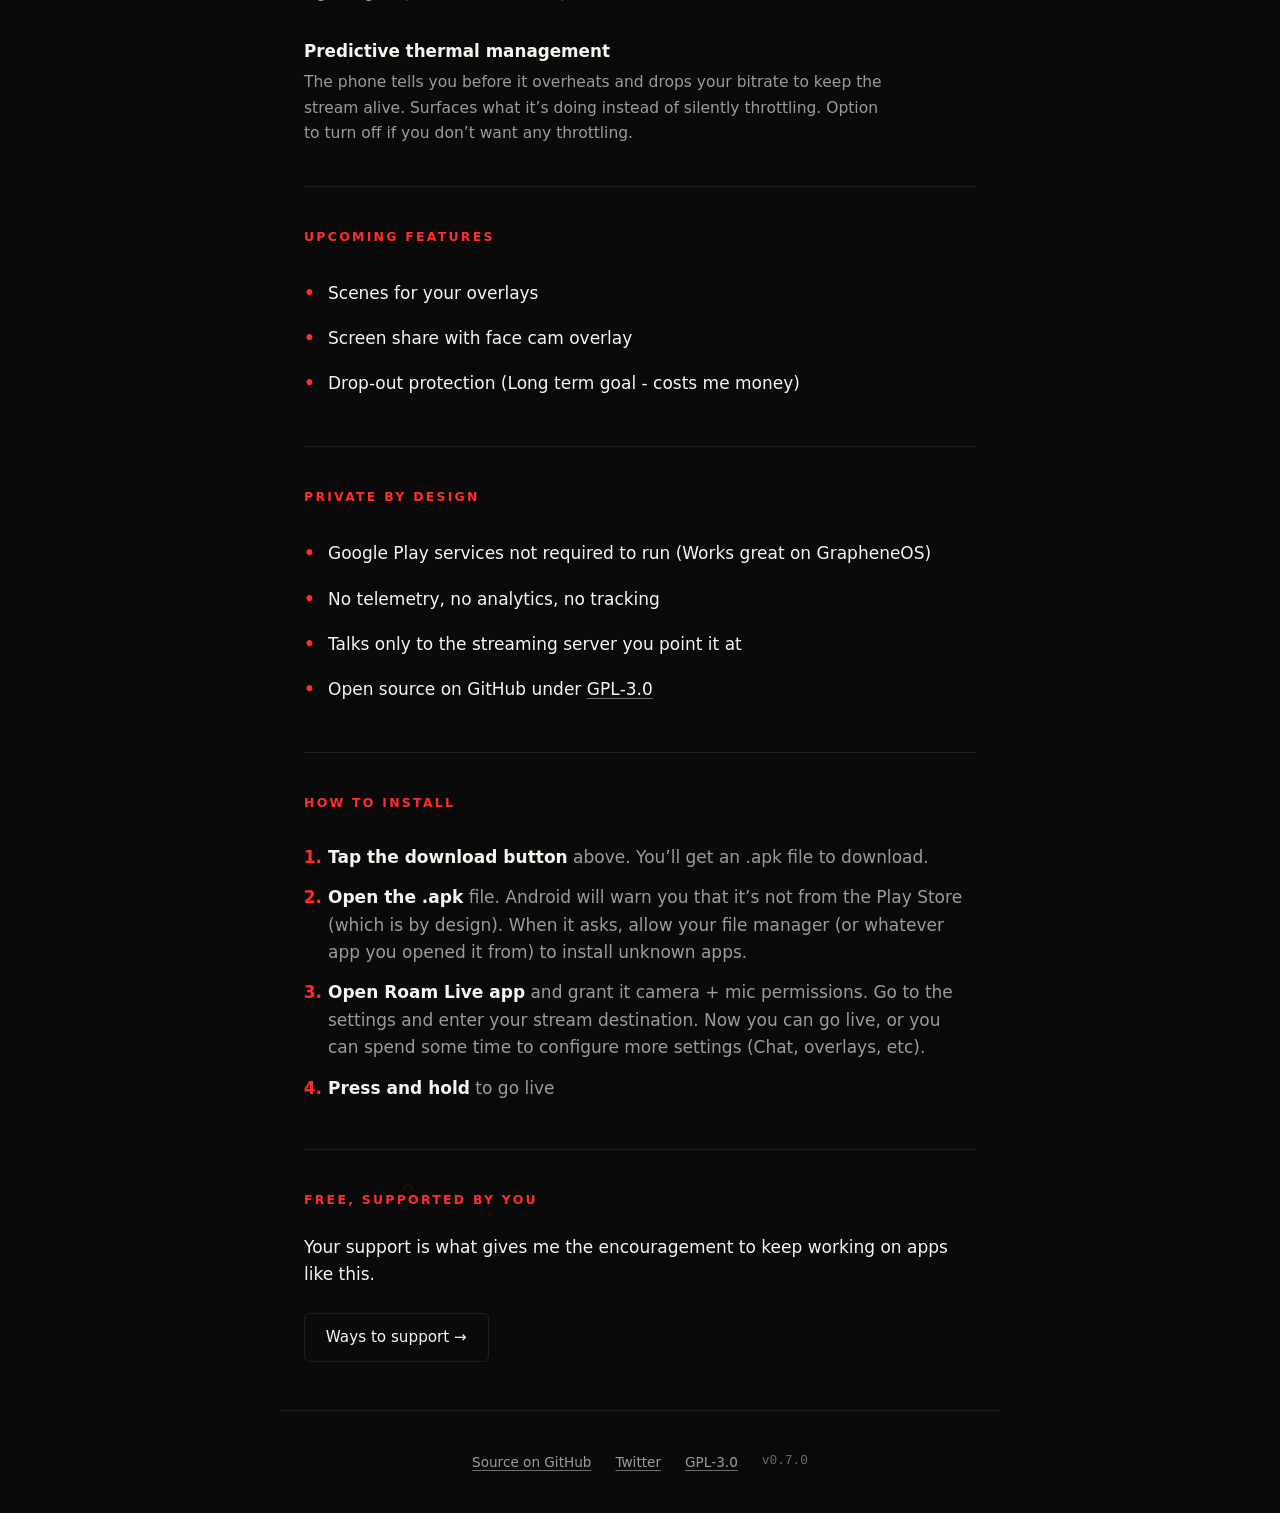
==== commit 183eea33: "Bump to v0.7.0" ====
--- a/index.html
+++ b/index.html
@@ -43,7 +43,7 @@
                 "description": "Free open-source Android app for IRL streaming to Twitch, Kick, YouTube, or any RTMP server.",
                 "applicationCategory": "MultimediaApplication",
                 "operatingSystem": "Android 10+",
-                "softwareVersion": "0.6.0",
+                "softwareVersion": "0.7.0",
                 "url": "https://roamlive.app/",
                 "downloadUrl": "https://github.com/whitspce/roamlive/releases/latest",
                 "offers": {
@@ -70,7 +70,7 @@
                 </p>
                 <a
                     class="download"
-                    href="https://github.com/whitspce/roamlive/releases/download/v0.6.0/roam-v0.6.0.apk"
+                    href="https://github.com/whitspce/roamlive/releases/download/v0.7.0/roam-v0.7.0.apk"
                 >
                     Download for Android
                 </a>
@@ -226,7 +226,7 @@
                 <a href="https://www.gnu.org/licenses/gpl-3.0.en.html"
                     >GPL&#8209;3.0</a
                 >
-                <span class="version">v0.6.0</span>
+                <span class="version">v0.7.0</span>
             </div>
         </footer>
     </body>
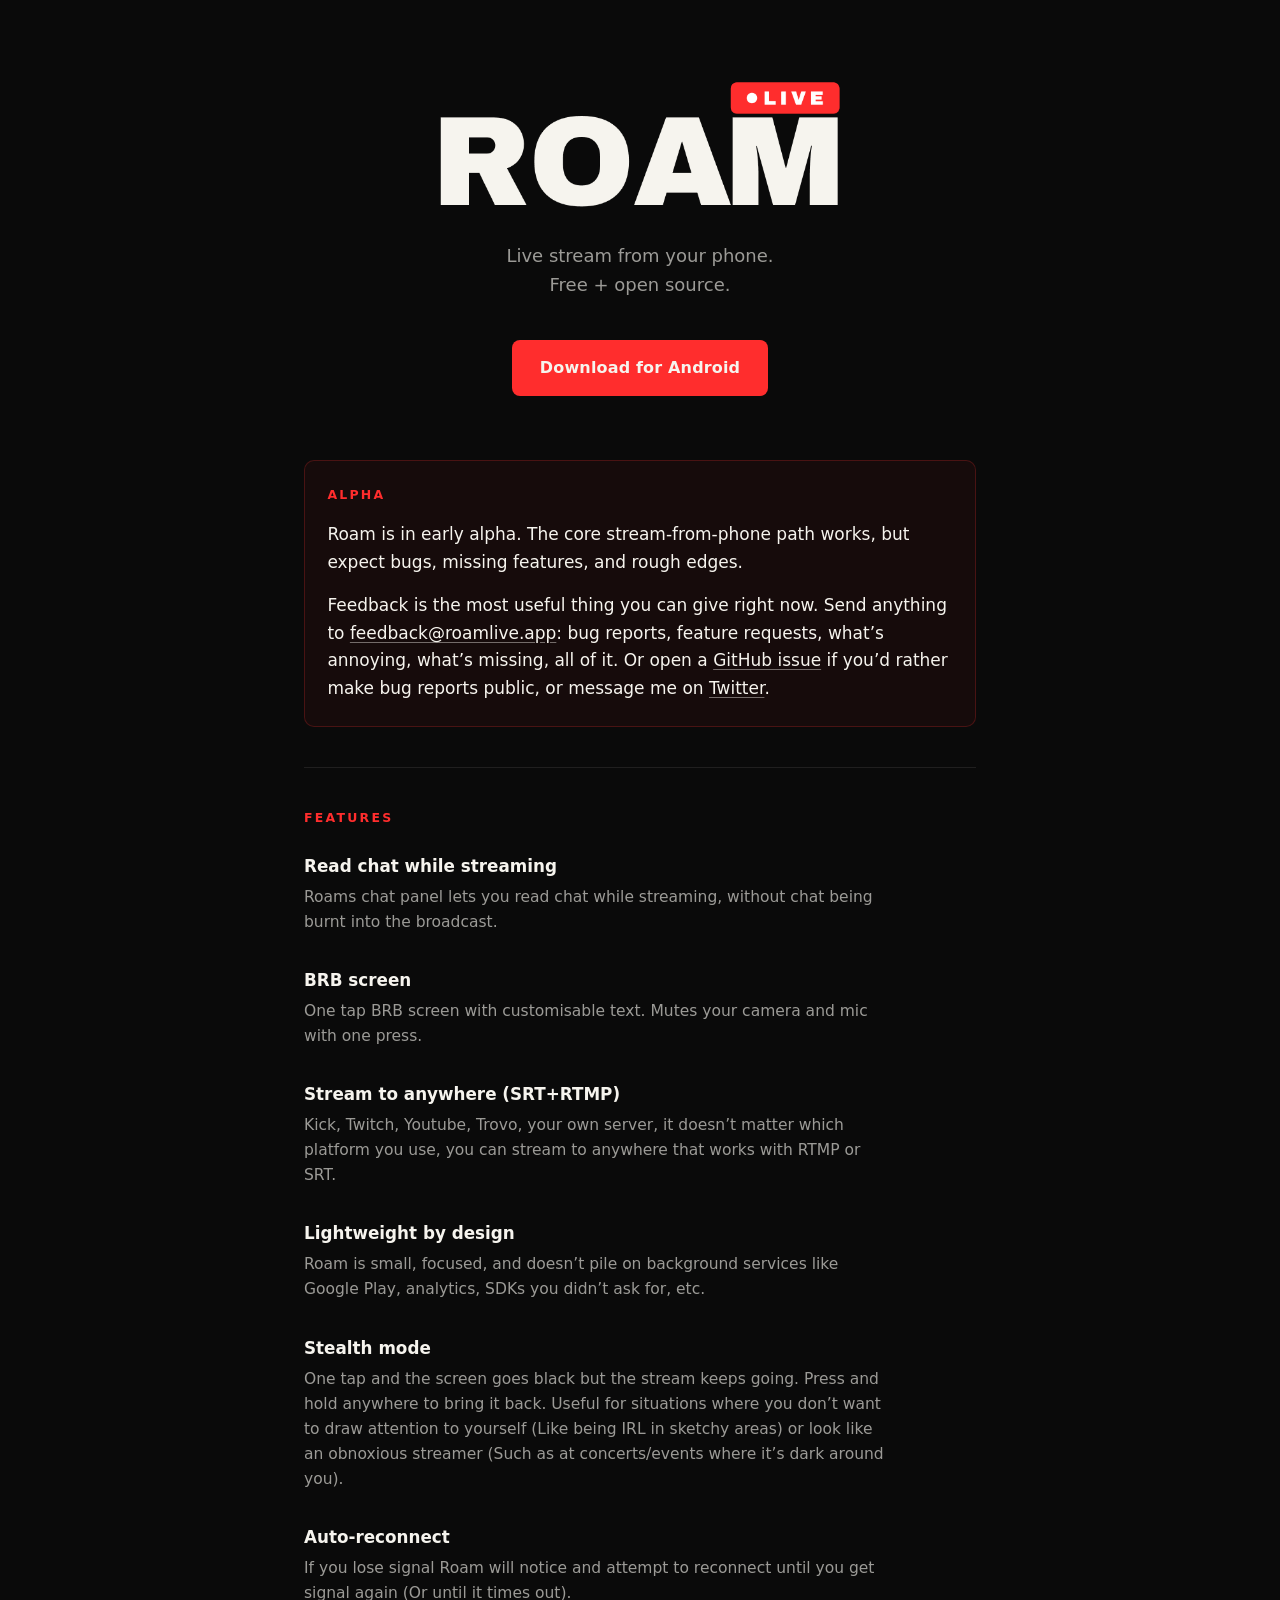
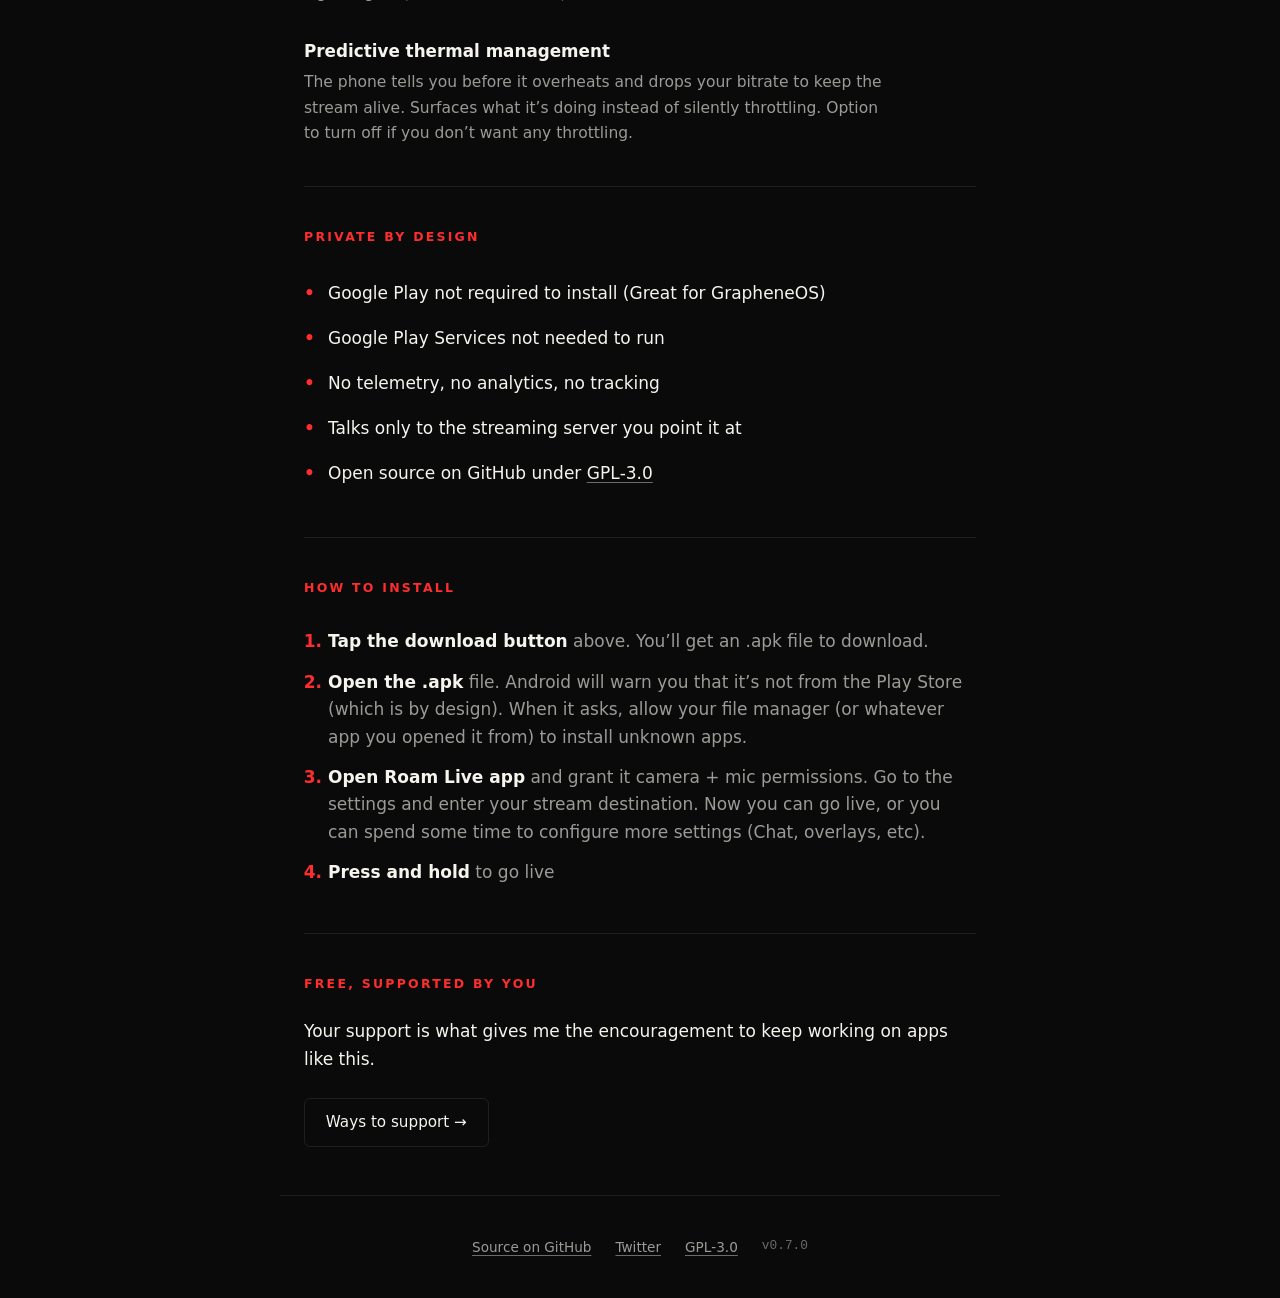
==== commit 872f7724: "Add files via upload" ====
--- a/index.html
+++ b/index.html
@@ -163,26 +163,16 @@
                     </li>
                 </ul>
             </section>
-
-            <section>
-                <h2>Upcoming features</h2>
-                <ul class="privacy">
-                    <li>Scenes for your overlays</li>
-                    <li>Screen share with face cam overlay</li>
-                    <li>Drop-out protection (Long term goal - costs me money)</li>
-                </ul>
-            </section>
-
             <section>
                 <h2>Private by design</h2>
                 <ul class="privacy">
-                    <li>Google Play services not required to run (Works great on GrapheneOS)</li>
+                    <li>Google Play not required to install (Great for GrapheneOS)</li>
+                    <li>Google Play Services not needed to run</li>
                     <li>No telemetry, no analytics, no tracking</li>
                     <li>Talks only to the streaming server you point it at</li>
                     <li>Open source on GitHub under <a href="https://www.gnu.org/licenses/gpl-3.0.en.html">GPL&#8209;3.0</a></li>
                 </ul>
             </section>
-
             <section>
                 <h2>How to install</h2>
                 <ol class="install">
